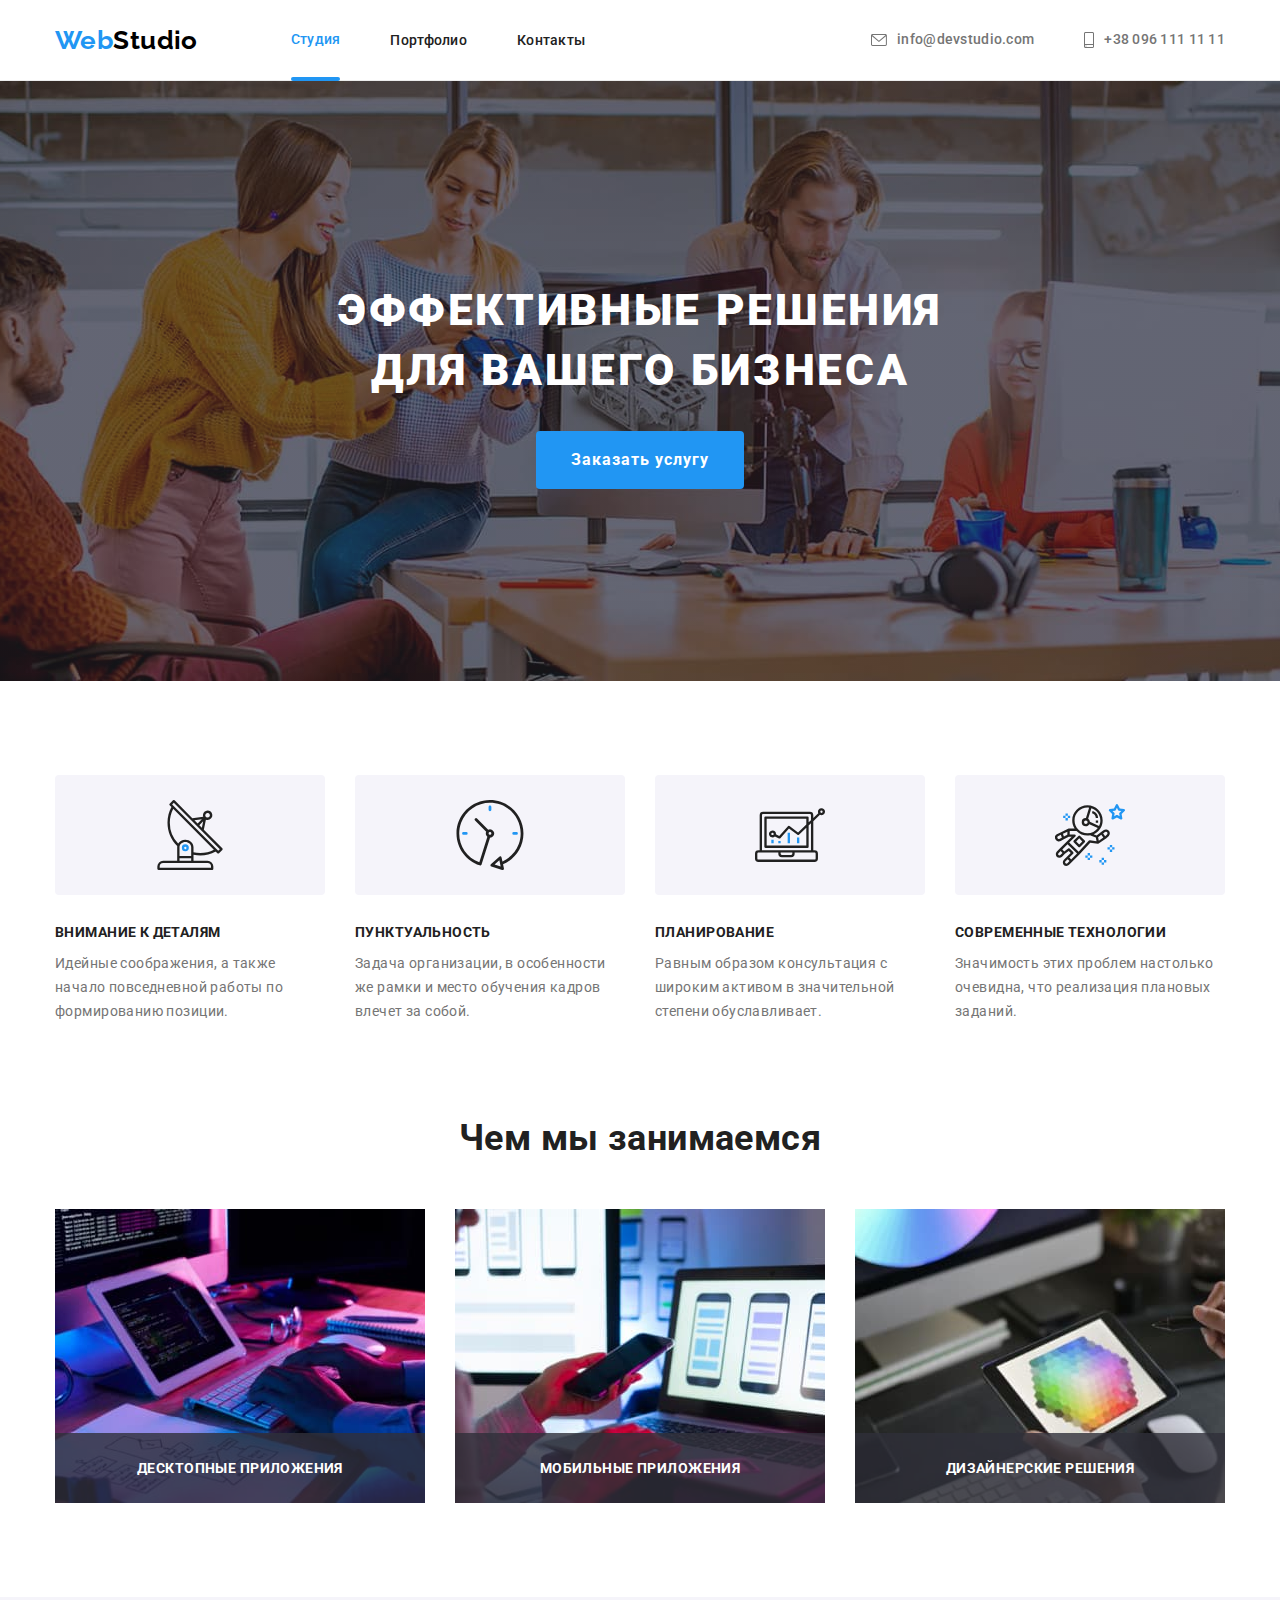
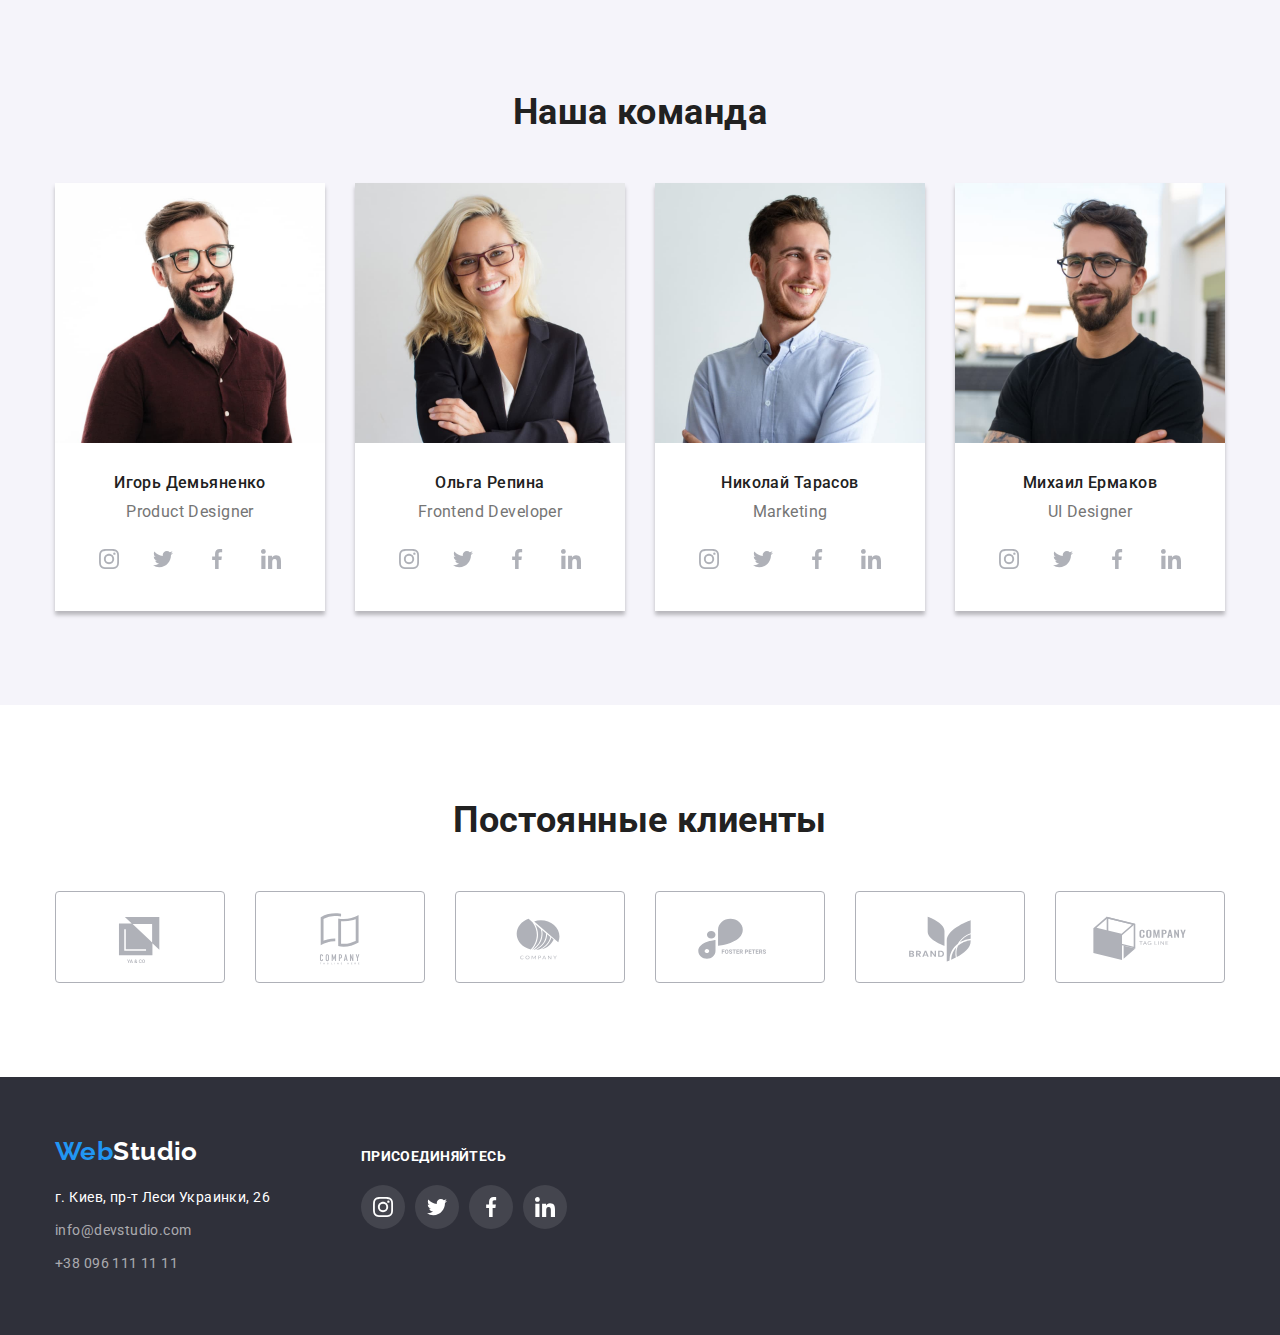
==== index.html @ 16b224b0 "Скопійована домашня робота № 5" ====
<!DOCTYPE html>
<html lang="ru">
<head>
    <meta charset="UTF-8">
    <meta http-equiv="X-UA-Compatible" content="IE=edge">
    <meta name="viewport" content="width=device-width, initial-scale=1.0">
    <title>Document</title>
    <link rel="preconnect" href="https://fonts.googleapis.com">
    <link rel="preconnect" href="https://fonts.gstatic.com" crossorigin>
    <link href="https://fonts.googleapis.com/css2?family=Raleway:wght@700&family=Roboto:wght@400;500;700;900&display=swap"
          rel="stylesheet">
    <link rel="stylesheet" href="https://cdnjs.cloudflare.com/ajax/libs/modern-normalize/1.1.0/modern-normalize.min.css">
    <link rel="stylesheet" href="./css/styles.css">
</head>
<body>
    <!-- Шапка -->
    <Header class="header">
    <div class="container main-nav">
        <nav class="nav">
            <a href="./index.html" class="logo-accent">
            Web<span class="logo-header">Studio</span>
            </a>
            <ul class="site-nav list">
                <li class="item"> 
                    <a href="" class="link current">Студия</a>
                </li>
                <li class="item">
                    <a href="./portfolio.html" class="link">Портфолио</a>
                </li>
                <li class="item">
                    <a href="" class="link">Контакты</a> 
                </li>
            </ul>
        </nav>
  
        <ul class="contacts list">
            <li class="item">         
                <a href="mailto:info@devstudio.com" class="contact link">
                    <svg class="contact-icon" aria-hidden="true" width="16" height="12">
                        <use href="./images/icons.svg#icon-envelope" ></use>
                    </svg>
                    info@devstudio.com
                </a>
            </li>
            <li class="item">              
                <a href="tel:+380961111111" class="contact link">
                    <svg class="contact-icon" aria-hidden="true" width="10" height="16">
                        <use href="./images/icons.svg#icon-smartphone"></use>
                    </svg>
                    +38 096 111 11 11
                </a>    
            </li>
        </ul>
    </div>
    </Header>

    <!-- Главное -->
    <main>
    <!-- Главный герой -->
        <section class="hero-section">
            <h1 class="title">Эффективные решения<br />для вашего бизнеса
                </pre>
            </h1> 
            <button type="button" class="button" data-modal-open>Заказать услугу</button>
        </section> 

    <!-- Особенности -->
        <section class="features-section">
            <div class="container">
                <H2 class="section-title-hidden">Особенности</H2>
                <ul class="features list">
                    <li class="item">
                        <div class="feature-icon-wrapper">
                            <svg class="feature-icon" aria-label="Іконка антени" width="70" height="70">
                                <use href="./images/icons.svg#icon-antenna"></use>
                            </svg>
                        </div>
                        <h3 class="title">Внимание к деталям</h3>
                        <p>
                            Идейные соображения, a также начало повседневной работы по формированию позиции.
                        </p>
                    </li>
                    <li class="item">
                        <div class="feature-icon-wrapper">
                            <svg class="feature-icon" aria-label="Іконка годинника" width="70" height="70">
                                <use href="./images/icons.svg#icon-clock"></use>
                            </svg>
                        </div>
                        <h3 class="title">Пунктуальность</h3>
                        <p>
                            Задача организации, в особенности же рамки и место обучения кадров влечет за собой.
                        </p>
                    </li>
                    <li class="item">
                        <div class="feature-icon-wrapper">
                            <svg class="feature-icon" aria-label="Іконка діаграми на моніторі" width="70" height="70">
                                <use href="./images/icons.svg#icon-diagram"></use>
                            </svg>
                        </div>
                        <h3 class="title">Планирование</h3>
                        <p>
                            Равным образом консультация c широким активом в значительной степени обуславливает.
                        </p>
                    </li>
                    <li class="item">
                        <div class="feature-icon-wrapper">
                            <svg class="feature-icon" aria-label="Іконка астронавта" width="70" height="70">
                                <use href="./images/icons.svg#icon-astronaut"></use>
                            </svg>
                        </div>
                        <h3 class="title">Современные технологии</h3>
                        <p>
                            Значимость этих проблем настолько очевидна, что реализация плановых заданий.
                        </p>
                    </li>
                </ul>
            </div>
        </section>

    <!-- Примеры работ -->
        <section class="works-section">
            <div class="container">
                <h2 class="section-title">Чем мы занимаемся</h2>
                <ul class="works list">
                    <li class="item">
                        <img src="./images/box1.jpg" alt="Работа с персональным компьютером" width="370">
                        <h3 class="works-type">Десктопные приложения</h3>
                    </li>
                    <li class="item">
                        <img src="./images/box2.jpg" alt="Работа с ноутбуком" width="370">
                        <h3 class="works-type">Мобильные приложения</h3>
                    </li>
                    <li class="item">
                        <img src="./images/box3.jpg" alt="Работа с планшетом" width="370">
                        <h3 class="works-type">Дизайнерские решения</h3>
                    </li>
                </ul>
            </div>
        </section>

    <!-- Команда -->
        <section class="team-section">
            <div class="container">
                <h2 class="section-title">Наша команда</h2>
                <ul class="team list">
                    <li class="item">
                        <img src="./images/demyanenko.jpg" alt="Фото дизайнера" width="270">
                        <div class="team-member">
                            <h3 class="title">Игорь Демьяненко</h3>
                            <p lang="en">Product Designer</p>
                            <ul class="socials list">
                                <li class="social-item">
                                    <a class="social-link" href="#">
                                        <svg class="social-icon" aria-label="Ссылка на Instagram" width="20" height="20">
                                            <use href="./images/icons.svg#icon-instagram"></use>
                                        </svg>
                                    </a>
                                </li>
                                <li class="social-item">
                                    <a class="social-link" href="#">
                                        <svg class="social-icon" aria-label="Ссылка на Twitter" width="20" height="20">
                                            <use href="./images/icons.svg#icon-twitter"></use>
                                        </svg>
                                    </a>
                                </li>
                                <li class="social-item">
                                    <a class="social-link" href="#">
                                        <svg class="social-icon" aria-label="Ссылка на Facebook" width="20" height="20">
                                            <use href="./images/icons.svg#icon-facebook"></use>
                                        </svg>
                                    </a>
                                </li>
                                <li class="social-item">
                                    <a class="social-link" href="#">
                                        <svg class="social-icon" aria-label="Ссылка на Linkedin" width="20" height="20">
                                            <use href="./images/icons.svg#icon-linkedin"></use>
                                        </svg>
                                    </a>
                                </li>
                            </ul>
                        </div>
                    </li>
                    <li class="item">
                        <img src="./images/repina.jpg" alt="Фото дизайнера" width="270">
                        <div class="team-member">
                            <h3 class="title">Ольга Репина</h3>
                            <p lang="en">Frontend Developer</p>
                            <ul class="socials list">
                                <li class="social-item">
                                    <a class="social-link" href="#">
                                        <svg class="social-icon" aria-label="Ссылка на Instagram" width="20" height="20">
                                            <use href="./images/icons.svg#icon-instagram"></use>
                                        </svg>
                                    </a>
                                </li>
                                <li class="social-item">
                                    <a class="social-link" href="#">
                                        <svg class="social-icon" aria-label="Ссылка на Twitter" width="20" height="20">
                                            <use href="./images/icons.svg#icon-twitter"></use>
                                        </svg>
                                    </a>
                                </li>
                                <li class="social-item">
                                    <a class="social-link" href="#">
                                        <svg class="social-icon" aria-label="Ссылка на Facebook" width="20" height="20">
                                            <use href="./images/icons.svg#icon-facebook"></use>
                                        </svg>
                                    </a>
                                </li>
                                <li class="social-item">
                                    <a class="social-link" href="#">
                                        <svg class="social-icon" aria-label="Ссылка на Linkedin" width="20" height="20">
                                            <use href="./images/icons.svg#icon-linkedin"></use>
                                        </svg>
                                    </a>
                                </li>
                        </div>
                    </li>
                    <li class="item">
                        <img src="./images/tarasov.jpg" alt="Фото дизайнера" width="270">
                        <div class="team-member">
                            <h3 class="title">Николай Тарасов</h3>
                            <p lang="en">Marketing</p>
                            <ul class="socials list">
                                <li class="social-item">
                                    <a class="social-link" href="#">
                                        <svg class="social-icon" aria-label="Ссылка на Instagram" width="20" height="20">
                                            <use href="./images/icons.svg#icon-instagram"></use>
                                        </svg>
                                    </a>
                                </li>
                                <li class="social-item">
                                    <a class="social-link" href="#">
                                        <svg class="social-icon" aria-label="Ссылка на Twitter" width="20" height="20">
                                            <use href="./images/icons.svg#icon-twitter"></use>
                                        </svg>
                                    </a>
                                </li>
                                <li class="social-item">
                                    <a class="social-link" href="#">
                                        <svg class="social-icon" aria-label="Ссылка на Facebook" width="20" height="20">
                                            <use href="./images/icons.svg#icon-facebook"></use>
                                        </svg>
                                    </a>
                                </li>
                                <li class="social-item">
                                    <a class="social-link" href="#">
                                        <svg class="social-icon" aria-label="Ссылка на Linkedin" width="20" height="20">
                                            <use href="./images/icons.svg#icon-linkedin"></use>
                                        </svg>
                                    </a>
                                </li>
                        </div>
                    </li>
                    <li class="item">
                        <img src="./images/ermakov.jpg" alt="Фото дизайнера" width="270">
                        <div class="team-member">
                            <h3 class="title">Михаил Ермаков</h3>
                            <p lang="en">UI Designer</p>
                            <ul class="socials list">
                                <li class="social-item">
                                    <a class="social-link" href="#">
                                        <svg class="social-icon" aria-label="Ссылка на Instagram" width="20" height="20">
                                            <use href="./images/icons.svg#icon-instagram"></use>
                                        </svg>
                                    </a>
                                </li>
                                <li class="social-item">
                                    <a class="social-link" href="#">
                                        <svg class="social-icon" aria-label="Ссылка на Twitter" width="20" height="20">
                                            <use href="./images/icons.svg#icon-twitter"></use>
                                        </svg>
                                    </a>
                                </li>
                                <li class="social-item">
                                    <a class="social-link" href="#">
                                        <svg class="social-icon" aria-label="Ссылка на Facebook" width="20" height="20">
                                            <use href="./images/icons.svg#icon-facebook"></use>
                                        </svg>
                                    </a>
                                </li>
                                <li class="social-item">
                                    <a class="social-link" href="#">
                                        <svg class="social-icon" aria-label="Ссылка на Linkedin" width="20" height="20">
                                            <use href="./images/icons.svg#icon-linkedin"></use>
                                        </svg>
                                    </a>
                                </li>
                        </div>
                    </li>
                </ul>
            </div>
        </section>

    <!-- Постійні клієнти -->
    <section class="clients-section">
        <div class="container">
            <h2 class="section-title">Постоянные клиенты</h2>
            <ul class="clients list">
                <li class="client item">
                    <a class="client-link" href="#">
                        <svg class="client-icon" aria-label="Ссылка на профиль компании Ya and co" width="106" height="55.11">
                            <use href="./images/icons.svg#icon-ya-and-co"></use>
                        </svg>
                    </a>
                </li>
                <li class="client item">
                    <a class="client-link" href="#">
                        <svg class="client-icon" aria-label="Ссылка на профиль компании Company Tagline here" width="106" height="55.11">
                            <use href="./images/icons.svg#icon-company-tagline-here"></use>
                        </svg>
                    </a>
                </li>
                <li class="client item">
                    <a class="client-link" href="#">
                        <svg class="client-icon" aria-label="Ссылка на профиль компании Company" width="106" height="55.11">
                            <use href="./images/icons.svg#icon-company"></use>
                        </svg>
                    </a>
                </li>
                <li class="client item">
                    <a class="client-link" href="#">
                        <svg class="client-icon" aria-label="Ссылка на профиль компании Foster Peters" width="106" height="55.11">
                            <use href="./images/icons.svg#icon-foster-peters"></use>
                        </svg>
                    </a>
                </li>
                <li class="client item">
                    <a class="client-link" href="#">
                        <svg class="client-icon" aria-label="Ссылка на профиль компании Brand" width="106" height="55.11">
                            <use href="./images/icons.svg#icon-brand"></use>
                        </svg>
                    </a>
                </li>
                <li class="client item">
                    <a class="client-link" href="#">
                        <svg class="client-icon" aria-label="Ссылка на профиль компании Company Tag Line" width="106" height="55.11">
                            <use href="./images/icons.svg#icon-company-tag-line"></use>
                        </svg>
                    </a>
                </li>
            </ul>
        </div>
    </section>
    </main>

    <!-- Подвал -->
    <footer class="footer">
        <div class="container">
            <div class="footer-contacts">
                <a href="" class="logo-accent">
                    Web<span class="logo-footer">Studio</span>
                </a>
                <address class="address">
                    <ul class="list">
                        <li class="address-item">
                            г. Киев, пр-т Леси Украинки, 26
                        </li>
                        <li class="address-item">
                            <a href="mailto:info@devstudio.com" class="link">info@devstudio.com</a>
                        </li>
                        <li class="address-item">
                            <a href="tel:+380961111111" class="link">+38 096 111 11 11</a>
                        </li>
                    </ul>
                </address>
            </div>
            <div class="join-us">
                <h2 class="title">
                    присоединяйтесь
                </h2>
                <ul class="list">
                    <li class="social-item">
                        <a class="social-link" href="#">
                            <svg class="social-icon" aria-label="Ссылка на Instagram" width="20" height="20">
                                <use href="./images/icons.svg#icon-instagram"></use>
                            </svg>
                        </a>
                    </li>
                    <li class="social-item">
                        <a class="social-link" href="#">
                            <svg class="social-icon" aria-label="Ссылка на Twitter" width="20" height="20">
                                <use href="./images/icons.svg#icon-twitter"></use>
                            </svg>
                        </a>
                    </li>
                    <li class="social-item">
                        <a class="social-link" href="#">
                            <svg class="social-icon" aria-label="Ссылка на Facebook" width="20" height="20">
                                <use href="./images/icons.svg#icon-facebook"></use>
                            </svg>
                        </a>
                    </li>
                    <li class="social-item">
                        <a class="social-link" href="#">
                            <svg class="social-icon" aria-label="Ссылка на Linkedin" width="20" height="20">
                                <use href="./images/icons.svg#icon-linkedin"></use>
                            </svg>
                        </a>
                    </li>
                </ul>
            </div>
    
        </div>
    </footer>

    <!-- Модальное окно -->
    <div class="backdrop is-hidden" data-modal>
        <div class="modal">
            <button type="button" class="button-close" data-modal-close>
                <svg class="icon-close" aria-hidden="true" width="11" height="11"> 
                    <use href="./images/icons.svg#icon-close"></use>
                </svg>
            </button>
        </div>
    </div>

    <script src="./js/modal.js"></script>
</body>
</html>
---- css/styles.css ----
:root { 
    --primary-color: #757575;
    --secondary-color: #212121;
    --accent-color: #2196F3;
    --background-primary-color: #2F303A;
    --background-secondary-color: #F5F4FA;
    --white-color: #ffffff;
    --font-family: Roboto;
}
*,
*::after,
*::before {
    box-sizing: border-box;
}
body {
    background-color: var(--white-color);
    color: var(--primary-color);
    font-family: var(--font-family), sana-serif;
    font-size: 14px;
    letter-spacing: 0.03em;
}
h1,
h2,
h3,
h4,
h5,
h6,
p {
    margin-top: 0;
}
.list {
    padding: 0;
    margin: 0;
    list-style: none;
}
.link {
    text-decoration: none;
    color: inherit;
}
img {
    display: block;
    max-width: 100%;
    height: auto;
}
address {
    font-style: normal;
}

/* Шапка */
.main-nav {
    display: flex;
    align-items: center;
}
.nav {
    display: flex;
    align-items: center;
}
.logo-accent {
    margin-right: 93px;
    color: var(--accent-color);
    font-family: Raleway;
    font-weight: 700;
    font-size: 26px;
    line-height: 1.1;
    text-decoration: none;
}
.logo-header {
    color: #000000;
}
.site-nav {
    display: flex;
    align-items: center;
}
.contacts {
    display: flex;
    align-items: center;
    margin-left: auto;
}
.site-nav .item + .item,
.contacts .item + .item{
    margin-left: 50px;
}
.site-nav .link,
.contacts .link {
    padding-top: 32px;
    padding-bottom: 32px;

    font-weight: 500;
    line-height: 1.14;
    letter-spacing: 0.02em;
}
.site-nav .link {
    color: var(--secondary-color);
    transition-property: color;
    transition-duration: 250ms;
    transition-timing-function: cubic-bezier(0.4, 0, 0.2, 1);
}
.current {
    position: relative;
    display: flex;
}
.current::after {
    content: '';  
    position: absolute;
    bottom: -1px;
    width: 100%;
    height: 4px;
    border-radius: 2px;  
    background-color: #2196F3;
} 
.contact-icon {
    margin-right: 10px;
    fill: var(--primary-color);
    transition-property: fill;
    transition-timing-function: cubic-bezier(0.4, 0, 0.2, 1);
    transition-duration: 250ms;
}
.contact.link {
    display: flex;
    align-items: center;
    color: var(--primary-color);
    transition-property: color;
    transition-timing-function: cubic-bezier(0.4, 0, 0.2, 1);
    transition-duration: 250ms;
}
.header .link:hover,
.header .link:focus,
.header .link.current {
    color: var(--accent-color);
}
.contact:hover .contact-icon,
.contact:focus .contact-icon {
    fill: var(--accent-color);
}
.header {
    border-bottom: 1px solid #ECECEC;
}

/* Главное */
.features-section,
.team-section,
.clients-section,
.projects-section {
    padding-top: 94px;
    padding-bottom: 94px;
}
.works-section {
    padding-bottom: 94px;
}
.container {
    margin-left: auto;
    margin-right: auto;
    padding-left: 15px;
    padding-right: 15px;
    width: 1200px;
}

/* Главный герой */
.hero-section {
    max-width: 1600px;
    height: 600px;
    margin-left: auto;
    margin-right: auto;
    padding-top: 200px;
    padding-bottom: 200px;
    text-align:center;

    background-color: var(--background-primary-color);  
    background-image:linear-gradient( 
        rgba(47, 48, 58, 0.4), 
        rgba(47, 48, 58, 0.4)),
        url(../images/hero-image.jpg);
    background-repeat: no-repeat;
    background-position: center;
    background-size: cover;
}
.hero-section .title {
    margin-top: 0;
    margin-bottom: 30px;
    
    color: var(--white-color);
    font-weight: 900;
    font-size: 44px;
    line-height: 1.36;
    letter-spacing: 0.06em;
    text-transform: uppercase;
}
.button {
    border-radius: 4px;
    padding: 10px 32px;
    min-width: 200px;
    border: solid transparent;
    
    color: #FFFFFF;
    background-color: var(--accent-color);
    font-family: inherit;
    font-weight: 700;
    font-size: 16px;
    line-height: 2;
    letter-spacing: 0.06em; 
    cursor: pointer;
}

/* Особенности */
.section-title-hidden {
    display: none;
}
.features,
.works,
.team {
    display: flex;
    flex-wrap: wrap;
}
.features .item:not(:last-child),
.works .item:not(:last-child),
.team .item:not(:last-child) {
    margin-right: 30px;
}
.features .item {
    width: calc((100% - 90px) / 4);
}
.feature-icon-wrapper {
    display: block;
    width: 270px;
    height: 120px;
    padding: 25px 100px;
    margin-bottom: 30px;
    border-radius: 4px;

    background: #F5F4FA;  
}
.section-title {
    margin-bottom: 50px;
    color: var(--secondary-color);
    font-weight: 700;
    font-size: 36px;
    line-height: 1.17;
    text-align: center;
}
.title {
    color: var(--secondary-color);
}
.features .title {
    margin-bottom: 10px;

    font-size: 14px;
    font-weight: 700;
    line-height: 1.14;
    text-transform: uppercase;
}
.features p {
    margin-bottom: 0;
    line-height: 24px;
}

/* Примеры работ */
.works .item {
    position: relative;
}
.works-type {
    display: flex;
    width: 100%;
    height: 70px;
    margin-bottom: 0;
    justify-content: center;
    align-items: center;
    position: absolute;
    left: 0;
    bottom: 0;
  
    font-size: 14px;
    font-weight: 700;
    text-transform: uppercase;
    color: #FFFFFF;
    background-color: rgba(47, 48, 58, 0.8);
}

/* Команда */
.team-section {
    /* max-width: 1600px; */
    margin-left: auto;
    margin-right: auto;

    background-color: #F5F4FA;
}
.team {
    font-size: 16px;
    line-height: 1.19;   
}
.team .item {
    box-shadow: 0 4px 4px rgba(0, 0, 0, 0.25);
    background-color: var(--white-color);
}
.team .title {  
    margin-top: 0;
    margin-bottom: 10px;

    font-size: 16px;
    font-weight: 500;
}
.team-member {
    padding-top: 30px;
    padding-bottom: 30px;
    text-align: center;
}
.team p {
    margin-bottom: 0;
}
.socials {
    display: flex;
    margin: 16px 32px 0;
    justify-content: space-between;
}
.social-link {
    display: block;
    width: 44px;
    height: 44px;
    padding: 12px;
    border-radius: 50%;  
    background-color: transparent;
    transition-property: background-color;
    transition-timing-function: cubic-bezier(0.4, 0, 0.2, 1);
    transition-duration: 250ms;
}
.social-icon {
    fill: #AFB1B8;
    transition-property: fill;
    transition-timing-function: cubic-bezier(0.4, 0, 0.2, 1);
    transition-duration: 250ms; 
}
.social-link:hover,
.social-link:focus {
    background-color: #2196F3;
}
.social-link:hover .social-icon,
.social-link:focus .social-icon{
    fill: var(--white-color);
}

/* Постоянные клиенты */
.clients {
    display: flex;
    flex-wrap: wrap;
}
.client-link {
    display: flex;
    width: 170px;
    height: 92px;
    justify-content: center;
    align-items: center;
    border: 1px solid #AFB1B8;
    border-radius: 4px;
    transition-property: border-color;
    transition-timing-function: cubic-bezier(0.4, 0, 0.2, 1);
    transition-duration: 250ms;  
}
.clients .item:not(:nth-child(6n)) {
    margin-right: 30px;
}
.clients .item:not(:nth-last-child(-n + 6)) {
    margin-bottom: 15px;
}
.client-icon {
    fill: #AFB1B8;
    transition-property: fill;
    transition-duration: 250ms;
    transition-timing-function: cubic-bezier(0.4, 0, 0.2, 1);
}
.client-link:hover,
.client-link:focus {
    border-color: var(--accent-color);
}
.client-link:hover .client-icon,
.client-link:focus .client-icon {
   fill: var(--accent-color);
}

/* Проекты */
.radio-buttons {
    display: flex;
    justify-content: center;
    margin-bottom: 50px;
}
.radio-buttons .item:not(:last-child) {
    margin-right: 8px;
}
.radio-button {
    border-radius: 4px;
    padding: 6px 22px;
    border: solid transparent;

    color: var(--secondary-color);
    background-color: var(--background-secondary-color);
    box-shadow: none;
    transition: color 250ms cubic-bezier(0.4, 0, 0.2, 1),
                background-color 250ms cubic-bezier(0.4, 0, 0.2, 1),
                box-shadow 250ms cubic-bezier(0.4, 0, 0.2, 1);
    font-family: inherit;
    font-weight: 500;
    font-size: 16px;
    line-height: 1.63;
    text-align: center;
    letter-spacing: 0.03em;
    cursor: pointer;
}
.radio-button:hover,
.radio-button:focus {
    color: var(--white-color);
    background-color: var(--accent-color);
    box-shadow: 0px 3px 1px rgba(0, 0, 0, 0.1), 0px 1px 2px rgba(0, 0, 0, 0.08), 0px 2px 2px rgba(0, 0, 0, 0.12);
}
.projects {
    display: flex;
    flex-wrap: wrap;
}
.projects .item {
    width: calc((100% - 60px) / 3); 
    box-shadow: none;
    transition: box-shadow 250ms cubic-bezier(0.4, 0, 0.2, 1);
}
.projects .item:not(:nth-child(3n)) {
    margin-right: 30px;
}
.projects .item:not(:nth-last-child(-n + 3)) {
    margin-bottom: 30px;
}
.projects .item:hover {
    box-shadow: 0px 1px 1px rgba(0, 0, 0, 0.12), 0px 4px 4px rgba(0, 0, 0, 0.06), 1px 4px 6px rgba(0, 0, 0, 0.16);
}
.project-wrap {
    position: relative;
    overflow: hidden;
}
.project-overlay {
    position: absolute;
    top: 0;
    left: 0;
    width: 100%;
    height: 100%;
    padding: 63px 24px;
    background-color: rgba(33, 150, 243, 0.9);
    transform: translateY(101%);
    transition: 400ms;
}
.projects .item:hover .project-overlay {
    transform: translateY(0);
}
.project-overlay-description {
    font-size: 18px;
    letter-spacing: 0.03em;
    color: #FFFFFF;
    line-height: 28px;
}
.project-description {
    padding: 20px 24px;
    border-right: 1px solid #EEEEEE;
    border-bottom: 1px solid #EEEEEE;
    border-left: 1px solid #EEEEEE;
}
.projects .title{
    margin-bottom: 4px;
    
    font-weight: 700;
    font-size: 18px;
    line-height: 2;
    letter-spacing: 0.06em;
}
.project {
    margin-bottom: 0;
    
    color: var(--primary-color);
    font-size: 16px;
    line-height: 1.88;
}

/* Подвал */
.footer {
    padding-top: 60px;
    padding-bottom: 60px;

    background-color: var(--background-primary-color);
}
.footer .container {
    display: flex;
}
.logo-footer {
    color: var(--white-color);
}
.footer .list {
    color: var(--white-color);
    line-height: 1.7;
}
.footer .link {
    color: rgba(255, 255, 255, 0.6);
    transition-property: color;
    transition-duration: 250ms;
    transition-timing-function: cubic-bezier(0.4, 0, 0.2, 1);
}
.footer .address-item:not(:last-child) {
    margin-bottom: 9px;
}
.address {
    margin-top: 20px;
}
.footer .link:hover,
.footer .link:focus {
    color: var(--accent-color);
}
.join-us {
    margin-top: 12px;
    margin-left: 70px;
}
.join-us .title {
    margin-bottom: 20px;

    color: var(--white-color);
    font-size: 14px;
    font-weight: 700;
    line-height: 1.14;
    text-transform: uppercase;
}
.join-us .list {
    display: flex;
    justify-content: space-between;
}
.footer .social-item+.social-item {
    margin-left: 10px;
}
.footer .social-link {
    display: block;
    width: 44px;
    height: 44px;
    padding: 12px;
    border-radius: 50%;
    
    background-color: rgba(255, 255, 255, 0.1);
    transition-property: background-color;
    transition-timing-function: cubic-bezier(0.4, 0, 0.2, 1);
    transition-duration: 250ms;   
}
.footer .social-icon {
    fill: var(--white-color);
}
.footer .social-link:hover,
.footer .social-link:focus {
    background-color: var(--accent-color)
}

/* Модальное окно */
.backdrop {
    position: fixed;
    top: 0;
    left: 0;

    width: 100%;
    height: 100%;

    background-color: rgba(0, 0, 0, 0.2);
    
    opacity: 1;
    visibility: visible;
    transition: opacity 400ms cubic-bezier(0.4, 0, 0.2, 1), visibility 400ms cubic-bezier(0.4, 0, 0.2, 1);
}
.backdrop.is-hidden {
    opacity: 0;
    visibility: hidden;
    pointer-events: none;
}
.backdrop.is-hidden .modal {
    transform: translate(-50%, -50%) scale(1.1);
}
.modal {
    position: absolute;
    top: 50%;
    left: 50%;
    
    min-width: 528px;
    min-height: 581px;
    border-radius: 4px;

    background-color: #FFFFFF;
    box-shadow: 0px 1px 3px rgba(0, 0, 0, 0.12), 0px 1px 1px rgba(0, 0, 0, 0.14), 0px 2px 1px rgba(0, 0, 0, 0.2);
    
    transform: translate(-50%, -50%) scale(1);
    transition: transform 400ms cubic-bezier(0.4, 0, 0.2, 1);
}
.button-close {
    display: flex;
    justify-content: center;
    align-items: center;

    width: 30px;
    height: 30px;
    margin-top: 8px;
    margin-right: 8px;
    margin-bottom: auto;
    margin-left: auto;
    border: 1px solid rgba(0, 0, 0, 0.1);
    border-radius: 50%;
    background-color: var(--white-color);
}
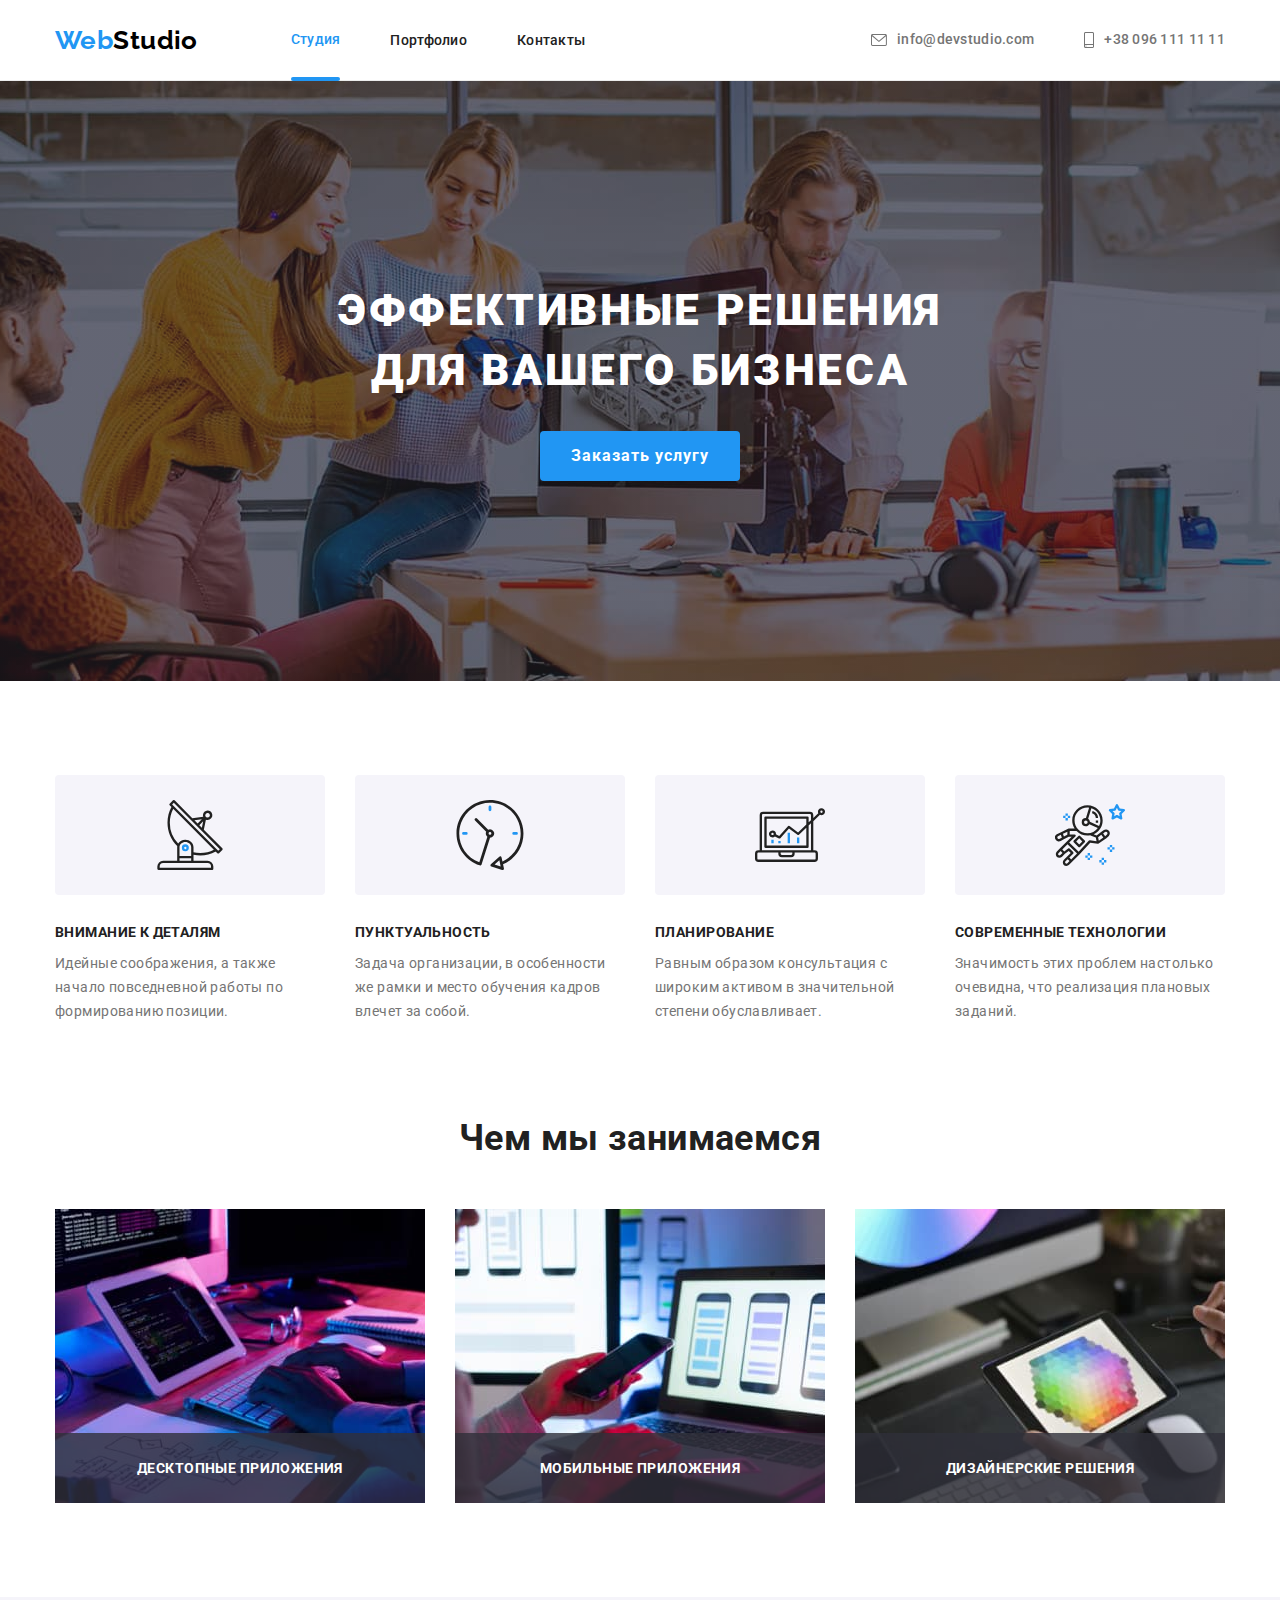
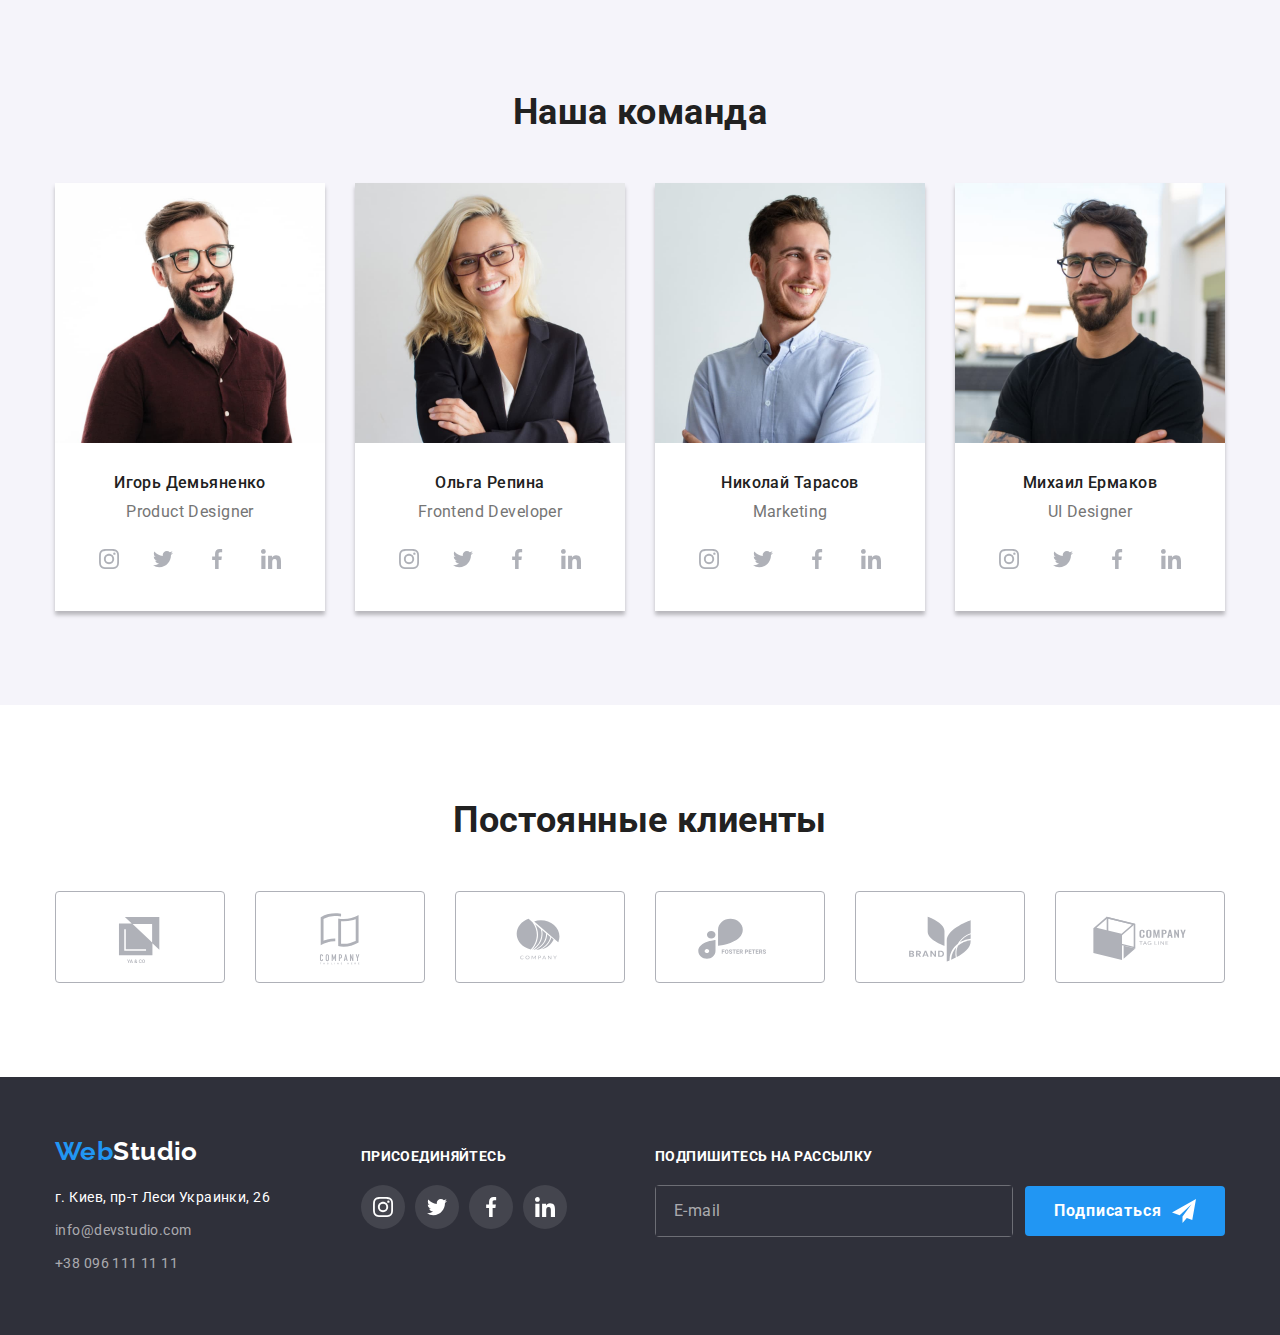
==== commit 147455e7: "Виконана розмітка і оформлення форм згідно домашньої роботи № 6" ====
--- a/index.html
+++ b/index.html
@@ -400,6 +400,24 @@
                     </li>
                 </ul>
             </div>
+            <div class="subscription">
+                <h2 class="title">
+                    Подпишитесь на рассылку
+                </h2>
+                <form class="subscription-form">
+                    <label class="subscription-field">
+                        <input type="email" name="email" placeholder="E-mail" class="subscription-input">   
+                    </label>
+                    <label class="subscription-submit">
+                        <button type="submit" class="button">
+                            Подписаться
+                            <svg aria-hidden="true" width="24" height="24" class="subscription-icon">
+                                <use href="./images/icons.svg#icon-send"></use>
+                            </svg>
+                        </button>
+                    </label>
+                </form>
+            </div>
     
         </div>
     </footer>
@@ -412,9 +430,52 @@
                     <use href="./images/icons.svg#icon-close"></use>
                 </svg>
             </button>
+            <h2 class="modal-title">
+                Оставьте свои данные, мы вам перезвоним
+            </h2>
+            <form class="modal-form">
+                <label class="form-field">
+                    <span class="input-name">Имя</span> 
+                    <input type="text" name="name" class="form-input">
+                    <svg class="modal-icon" aria-hidden="true" width="18" height="18">
+                        <use href="./images/icons.svg#icon-person-black"></use>
+                    </svg>
+                </label>
+                <label class="form-field">
+                    <span class="input-name">Телефон</span>
+                    <input type="tel" name="phone-number" class="form-input">
+                    <svg class="modal-icon" aria-hidden="true" width="18" height="18">
+                        <use href="./images/icons.svg#icon-phone-black"></use>
+                    </svg>
+                </label>
+                <label class="form-field">
+                    <span class="input-name">Почта</span> 
+                    <input type="email" name="email" class="form-input">
+                    <svg class="modal-icon" aria-hidden="true" width="18" height="18">
+                        <use href="./images/icons.svg#icon-email-black"></use>
+                    </svg>
+                </label>
+                <label class="form-field">
+                    <span class="input-name">Комментарий</span> 
+                    <textarea name="сomment" placeholder="Введите текст" class="form-textarea"></textarea>
+                </label>
+                <label class="checkbox-label">
+                    <input type="checkbox" name="mailing-agreement" value="mailing-agreement" class="checkbox">
+                    <Span class="non-checked-icon"></Span>
+                    <svg class="checked-icon" aria-hidden="true" width="16" height="15">
+                        <use href="./images/icons.svg#icon-check"></use>
+                    </svg>
+                    <span>Соглашаюсь с рассылкой и принимаю <a href="#" class="agreement-ref">Условия договора</a></span>
+                </label>
+                <label class="form-submit">
+                    <button type="submit" class="button">
+                        Отправить
+                    </button>     
+                </label>
+                </div>
+            </form>
         </div>
     </div>
-
     <script src="./js/modal.js"></script>
 </body>
 </html>--- a/css/styles.css
+++ b/css/styles.css
@@ -5,6 +5,7 @@
     --background-primary-color: #2F303A;
     --background-secondary-color: #F5F4FA;
     --white-color: #ffffff;
+    --black-color: #000000;
     --font-family: Roboto;
 }
 *,
@@ -185,10 +186,12 @@
     letter-spacing: 0.06em;
     text-transform: uppercase;
 }
-.button {
+.button { 
+    min-width: 200px;
+    min-height: 50px;
     border-radius: 4px;
-    padding: 10px 32px;
-    min-width: 200px;
+    align-items: center;
+    text-align: center;
     border: solid transparent;
     
     color: #FFFFFF;
@@ -204,6 +207,7 @@
 /* Особенности */
 .section-title-hidden {
     display: none;
+    /* appearance: none; */
 }
 .features,
 .works,
@@ -510,7 +514,8 @@
     margin-top: 12px;
     margin-left: 70px;
 }
-.join-us .title {
+.join-us .title,
+.subscription .title {
     margin-bottom: 20px;
 
     color: var(--white-color);
@@ -545,6 +550,45 @@
 .footer .social-link:focus {
     background-color: var(--accent-color)
 }
+.subscription {
+    display: block;
+    margin-top: 12px;
+    margin-left: auto;
+}
+.subscription-form {
+    display: flex;
+    align-items: center;
+}
+.subscription-field {
+    min-width: 358px;
+    min-height: 50px;
+    margin-right: 12px;
+    border: 1px solid rgba(255, 255, 255, 0.3);
+    border-radius: 4px;
+}
+.subscription-input {
+    width: 100%;
+    padding: 15px 16px;
+    border-color: transparent;
+    background-color: var(--background-primary-color);
+   
+    font-family: inherit;
+    font-size: inherit;
+}
+.subscription-input::placeholder {
+    font-size: 16px;
+    line-height: 1.25;  
+    letter-spacing: 0.03em;
+    color: rgba(255, 255, 255, 0.6);
+}
+.subscription-submit > .button {
+    display: flex;
+    justify-content: center;  
+}
+.subscription-icon {
+    fill: var(--white-color);
+    margin-left: 10px;
+}
 
 /* Модальное окно */
 .backdrop {
@@ -577,6 +621,7 @@
     min-width: 528px;
     min-height: 581px;
     border-radius: 4px;
+    padding: 40px;
 
     background-color: #FFFFFF;
     box-shadow: 0px 1px 3px rgba(0, 0, 0, 0.12), 0px 1px 1px rgba(0, 0, 0, 0.14), 0px 2px 1px rgba(0, 0, 0, 0.2);
@@ -584,18 +629,141 @@
     transform: translate(-50%, -50%) scale(1);
     transition: transform 400ms cubic-bezier(0.4, 0, 0.2, 1);
 }
+.modal-form {
+    width: 100%;
+}
 .button-close {
-    display: flex;
-    justify-content: center;
-    align-items: center;
+    position: absolute;
+    top: 8px;
+    right: 8px;
 
     width: 30px;
     height: 30px;
-    margin-top: 8px;
-    margin-right: 8px;
-    margin-bottom: auto;
-    margin-left: auto;
+    justify-content: center;
+    align-items: center;
     border: 1px solid rgba(0, 0, 0, 0.1);
     border-radius: 50%;
+    
     background-color: var(--white-color);
+    fill: var(--black-color);
+    transition-property: fill;
+    transition-timing-function: cubic-bezier(0.4, 0, 0.2, 1);
+    transition-duration: 250ms;
+}
+.button-close:hover,
+.button-close:focus {
+    fill: var(--accent-color);
+    cursor: pointer;
+}
+.modal-title {
+    margin-bottom: 12px;
+
+    font-size: 20px;
+    text-align: center;
+    letter-spacing: 0.03em;
+    color: var(--secondary-color);
+}
+.form-field {
+    position: relative;   
+}
+.input-name {
+    display: block;
+    margin-bottom: 4px;
+    font-size: 12px;
+    line-height: 1.17;    
+    letter-spacing: 0.01em;
+    color: var(--primary-color)
+}
+.form-input,
+.form-textarea {
+    display: block;   
+    width: 100%;
+    font-family: inherit;
+    font-size: inherit;
+    border: 1px solid rgba(33, 33, 33, 0.2);
+    border-radius: 4px;
+
+    transition-property: border-color;
+    transition-timing-function: cubic-bezier(0.4, 0, 0.2, 1);
+    transition-duration: 250ms;
+}
+.modal-icon {
+    position: absolute;
+    bottom: 11px;
+    left: 12px;
+    
+    fill: #212121;;
+    transition-property: fill;
+    transition-timing-function: cubic-bezier(0.4, 0, 0.2, 1);
+    transition-duration: 250ms;
+}
+.form-input {
+    min-height: 40px; 
+    padding: 12px 16px 12px 42px; 
+    margin-bottom: 10px;    
+}
+.form-textarea {
+    height: 120px;
+    resize: none;
+    padding: 12px 16px;
+    margin-bottom: 20px;
+}
+.form-textarea::placeholder {
+    font-weight: 400;
+    font-size: 14px;
+    line-height: 1.14;
+    letter-spacing: 0.01em;     
+    color: rgba(117, 117, 117, 0.5);
+}
+.form-field:focus-within .modal-icon,
+.form-field:hover .modal-icon {
+    fill: var(--accent-color);
+}
+.form-field:focus-within .form-input,
+.form-field:hover .form-input,
+.form-field:focus-within .form-textarea,
+.form-field:hover .form-textarea {
+    border-color: var(--accent-color);
+    cursor: pointer;
+}
+.checkbox-label {
+    display: flex;
+    align-items: center;
+    margin-bottom: 30px;      
+    font-size: 14px;
+    line-height: 1.7;
+    letter-spacing: 0.03em;  
+}
+.checkbox {
+    position: absolute;
+    appearance: none;
+    -webkit-appearance: none;
+    -moz-appearance: none;
+}
+.checkbox:not(:checked) ~ .checked-icon {
+    display: none;
+}
+.checkbox:not(:checked) + .non-checked-icon {
+    display: inline-block;
+    width: 16px;
+    height: 15px;
+    margin-right: 7px;
+    border: 2px solid var(--secondary-color);
+    border-radius: 2px;
+}
+.checkbox:checked ~ .checked-icon {
+    margin-right: 7px;
+    border-radius: 2px;
+    background-color: var(--accent-color);
+    fill: var(--white-color);
+}
+.checkbox:checked + .non-checked-icon {
+    display: none;
+}
+.agreement-ref {
+    color: var(--accent-color);
+}
+.form-submit {
+    display: flex;
+    justify-content: center;
 }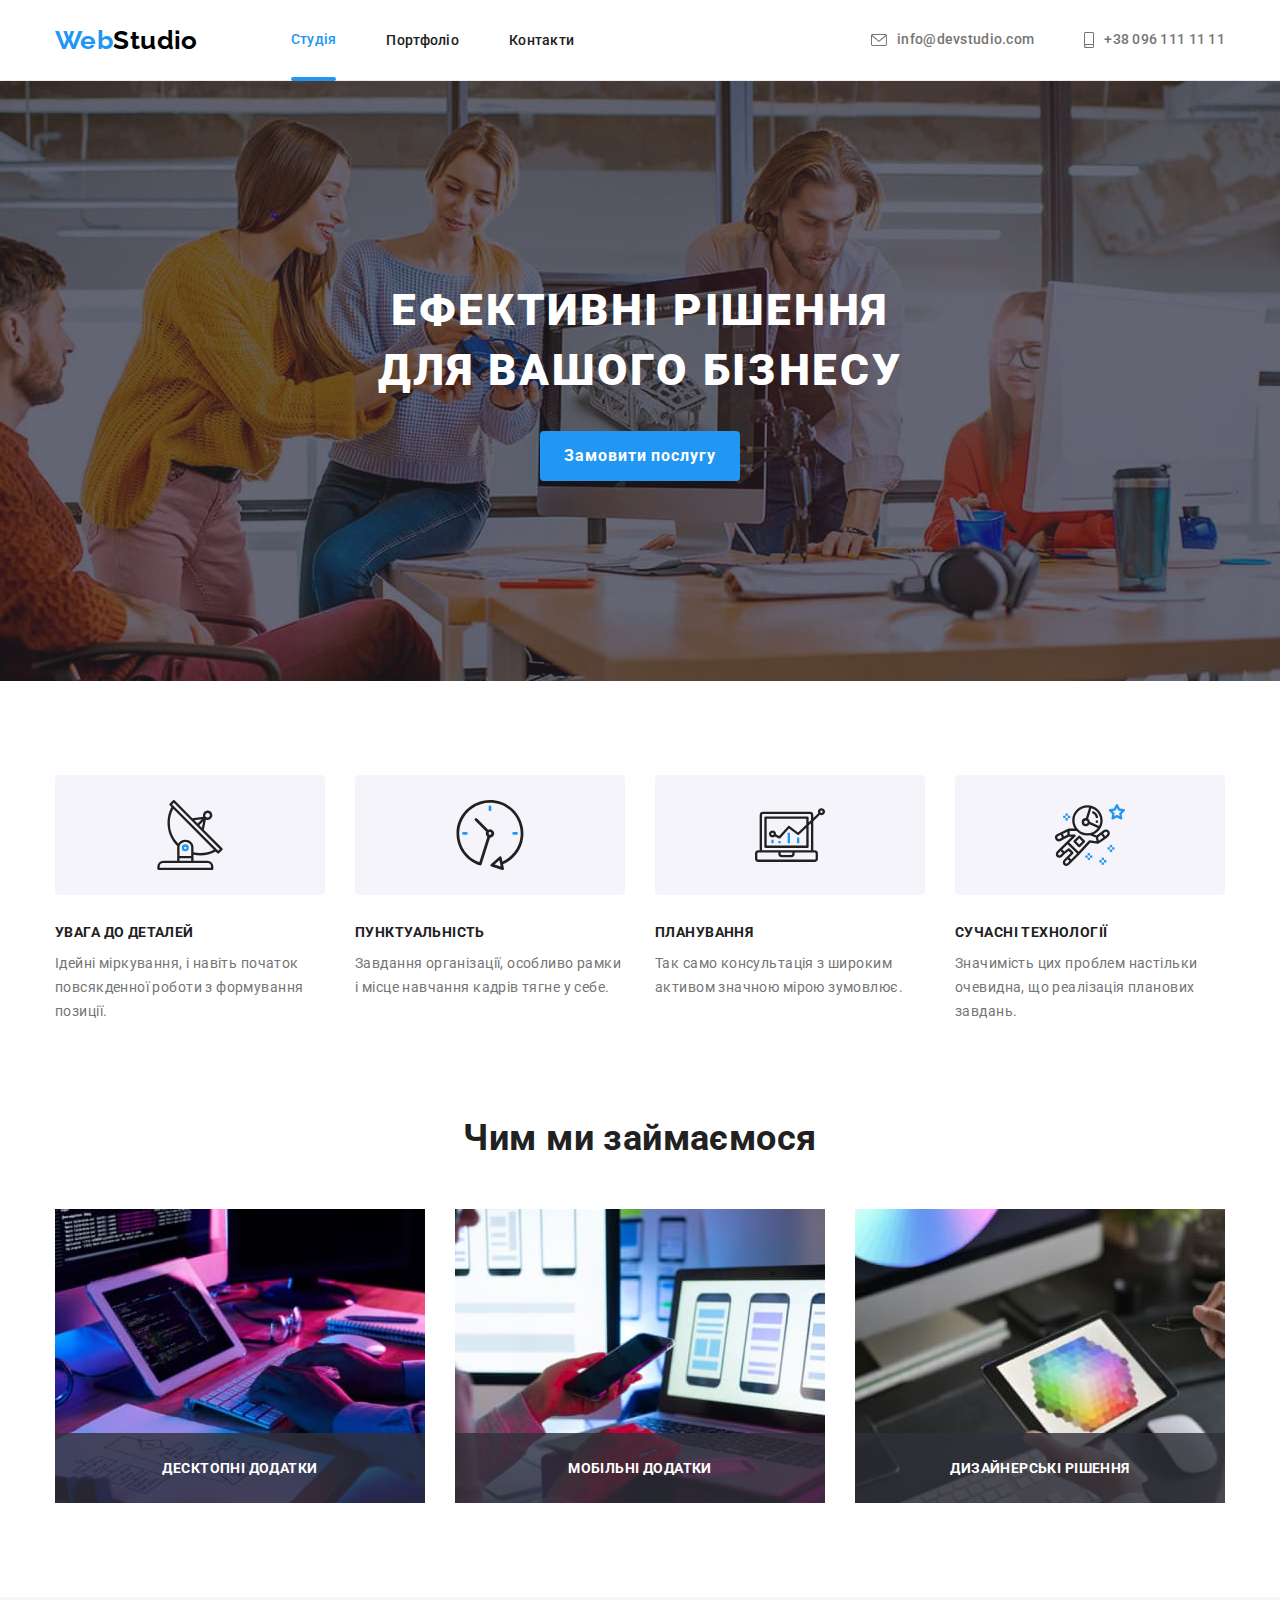
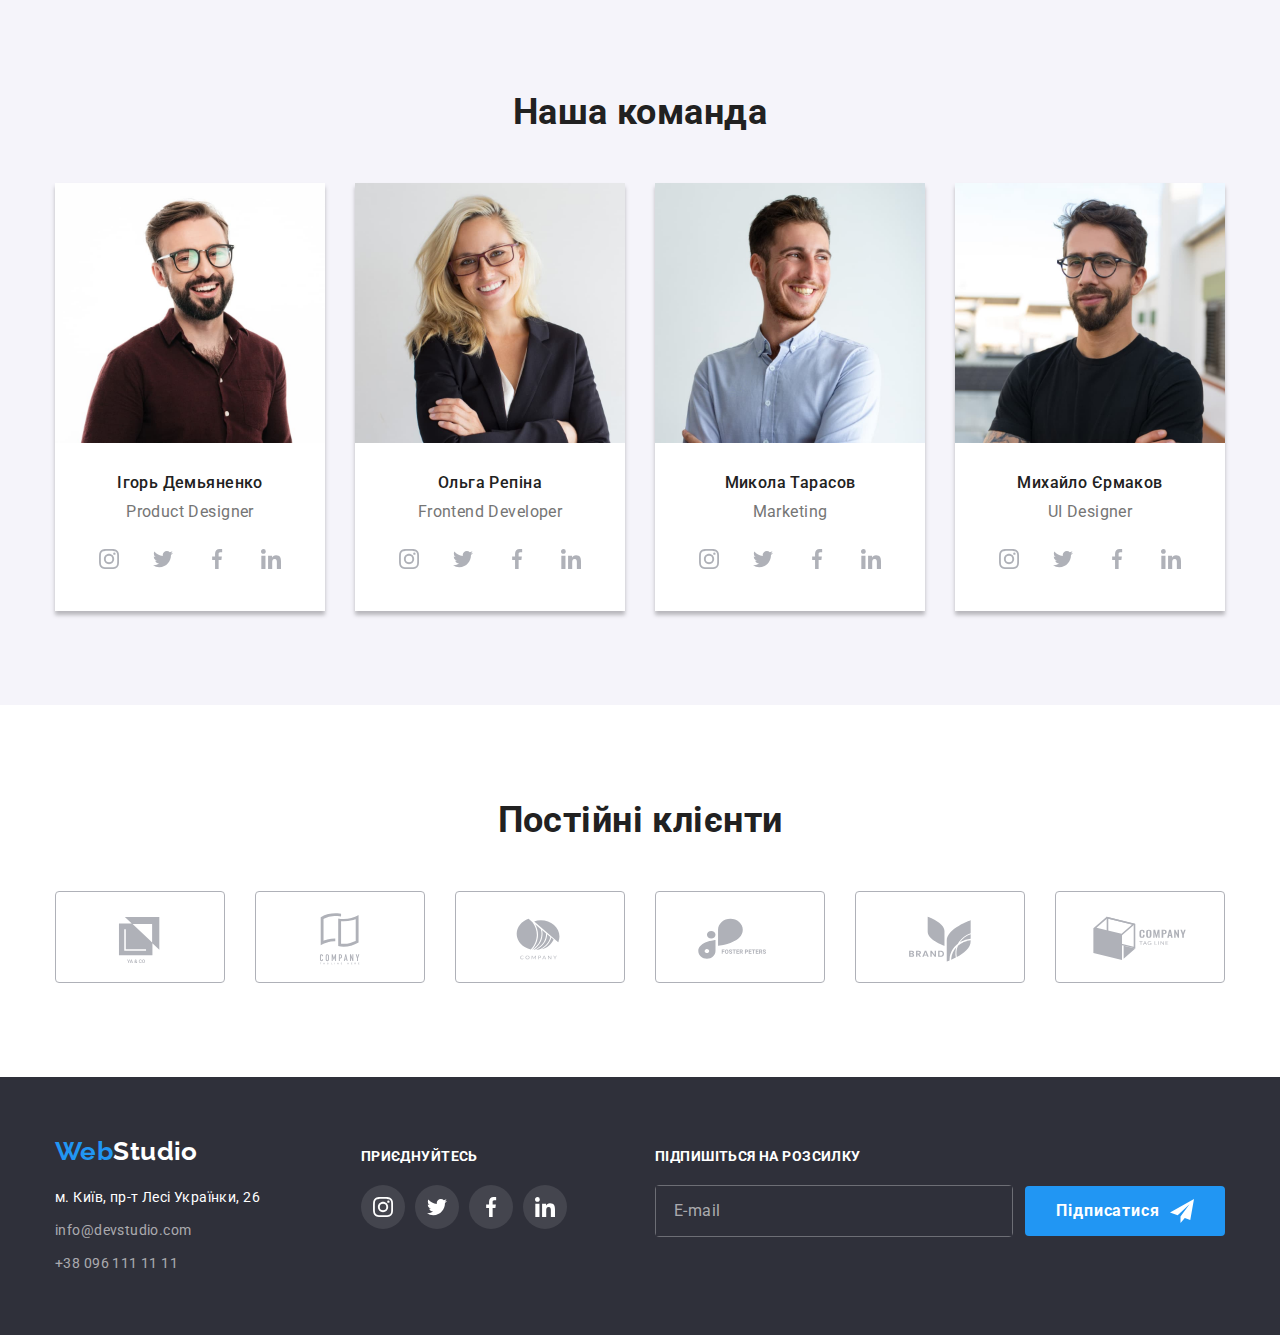
==== commit 4f03560d: "Перекладено українською мовою" ====
--- a/index.html
+++ b/index.html
@@ -22,13 +22,13 @@
             </a>
             <ul class="site-nav list">
                 <li class="item"> 
-                    <a href="" class="link current">Студия</a>
+                    <a href="" class="link current">Студія</a>
                 </li>
                 <li class="item">
-                    <a href="./portfolio.html" class="link">Портфолио</a>
+                    <a href="./portfolio.html" class="link">Портфоліо</a>
                 </li>
                 <li class="item">
-                    <a href="" class="link">Контакты</a> 
+                    <a href="" class="link">Контакти</a> 
                 </li>
             </ul>
         </nav>
@@ -54,20 +54,20 @@
     </div>
     </Header>
 
-    <!-- Главное -->
+    <!-- Головне -->
     <main>
-    <!-- Главный герой -->
+    <!-- Головний герой -->
         <section class="hero-section">
-            <h1 class="title">Эффективные решения<br />для вашего бизнеса
+            <h1 class="title">Ефективні рішення<br />для вашого бізнесу
                 </pre>
             </h1> 
-            <button type="button" class="button" data-modal-open>Заказать услугу</button>
+            <button type="button" class="button" data-modal-open>Замовити послугу</button>
         </section> 
 
-    <!-- Особенности -->
+    <!-- Особливості -->
         <section class="features-section">
             <div class="container">
-                <H2 class="section-title-hidden">Особенности</H2>
+                <H2 class="section-title-hidden">Особливості</H2>
                 <ul class="features list">
                     <li class="item">
                         <div class="feature-icon-wrapper">
@@ -75,9 +75,9 @@
                                 <use href="./images/icons.svg#icon-antenna"></use>
                             </svg>
                         </div>
-                        <h3 class="title">Внимание к деталям</h3>
+                        <h3 class="title">УВАГА ДО ДЕТАЛЕЙ</h3>
                         <p>
-                            Идейные соображения, a также начало повседневной работы по формированию позиции.
+                            Ідейні міркування, і навіть початок повсякденної роботи з формування позиції.
                         </p>
                     </li>
                     <li class="item">
@@ -86,9 +86,9 @@
                                 <use href="./images/icons.svg#icon-clock"></use>
                             </svg>
                         </div>
-                        <h3 class="title">Пунктуальность</h3>
+                        <h3 class="title">ПУНКТУАЛЬНІСТЬ</h3>
                         <p>
-                            Задача организации, в особенности же рамки и место обучения кадров влечет за собой.
+                            Завдання організації, особливо рамки і місце навчання кадрів тягне у себе.
                         </p>
                     </li>
                     <li class="item">
@@ -97,9 +97,9 @@
                                 <use href="./images/icons.svg#icon-diagram"></use>
                             </svg>
                         </div>
-                        <h3 class="title">Планирование</h3>
+                        <h3 class="title">ПЛАНУВАННЯ</h3>
                         <p>
-                            Равным образом консультация c широким активом в значительной степени обуславливает.
+                            Так само консультація з широким активом значною мірою зумовлює.
                         </p>
                     </li>
                     <li class="item">
@@ -108,31 +108,31 @@
                                 <use href="./images/icons.svg#icon-astronaut"></use>
                             </svg>
                         </div>
-                        <h3 class="title">Современные технологии</h3>
+                        <h3 class="title">СУЧАСНІ ТЕХНОЛОГІЇ</h3>
                         <p>
-                            Значимость этих проблем настолько очевидна, что реализация плановых заданий.
+                            Значимість цих проблем настільки очевидна, що реалізація планових завдань.
                         </p>
                     </li>
                 </ul>
             </div>
         </section>
 
-    <!-- Примеры работ -->
+    <!-- Приклади робіт -->
         <section class="works-section">
             <div class="container">
-                <h2 class="section-title">Чем мы занимаемся</h2>
+                <h2 class="section-title">Чим ми займаємося</h2>
                 <ul class="works list">
                     <li class="item">
                         <img src="./images/box1.jpg" alt="Работа с персональным компьютером" width="370">
-                        <h3 class="works-type">Десктопные приложения</h3>
+                        <h3 class="works-type">Десктопні додатки</h3>
                     </li>
                     <li class="item">
                         <img src="./images/box2.jpg" alt="Работа с ноутбуком" width="370">
-                        <h3 class="works-type">Мобильные приложения</h3>
+                        <h3 class="works-type">Мобільні додатки</h3>
                     </li>
                     <li class="item">
                         <img src="./images/box3.jpg" alt="Работа с планшетом" width="370">
-                        <h3 class="works-type">Дизайнерские решения</h3>
+                        <h3 class="works-type">Дизайнерські рішення</h3>
                     </li>
                 </ul>
             </div>
@@ -146,7 +146,7 @@
                     <li class="item">
                         <img src="./images/demyanenko.jpg" alt="Фото дизайнера" width="270">
                         <div class="team-member">
-                            <h3 class="title">Игорь Демьяненко</h3>
+                            <h3 class="title">Ігорь Демьяненко</h3>
                             <p lang="en">Product Designer</p>
                             <ul class="socials list">
                                 <li class="social-item">
@@ -183,7 +183,7 @@
                     <li class="item">
                         <img src="./images/repina.jpg" alt="Фото дизайнера" width="270">
                         <div class="team-member">
-                            <h3 class="title">Ольга Репина</h3>
+                            <h3 class="title">Ольга Репіна</h3>
                             <p lang="en">Frontend Developer</p>
                             <ul class="socials list">
                                 <li class="social-item">
@@ -219,7 +219,7 @@
                     <li class="item">
                         <img src="./images/tarasov.jpg" alt="Фото дизайнера" width="270">
                         <div class="team-member">
-                            <h3 class="title">Николай Тарасов</h3>
+                            <h3 class="title">Микола Тарасов</h3>
                             <p lang="en">Marketing</p>
                             <ul class="socials list">
                                 <li class="social-item">
@@ -255,7 +255,7 @@
                     <li class="item">
                         <img src="./images/ermakov.jpg" alt="Фото дизайнера" width="270">
                         <div class="team-member">
-                            <h3 class="title">Михаил Ермаков</h3>
+                            <h3 class="title">Михайло Єрмаков</h3>
                             <p lang="en">UI Designer</p>
                             <ul class="socials list">
                                 <li class="social-item">
@@ -295,7 +295,7 @@
     <!-- Постійні клієнти -->
     <section class="clients-section">
         <div class="container">
-            <h2 class="section-title">Постоянные клиенты</h2>
+            <h2 class="section-title">Постійні клієнти</h2>
             <ul class="clients list">
                 <li class="client item">
                     <a class="client-link" href="#">
@@ -344,7 +344,7 @@
     </section>
     </main>
 
-    <!-- Подвал -->
+    <!-- Підвал -->
     <footer class="footer">
         <div class="container">
             <div class="footer-contacts">
@@ -354,7 +354,7 @@
                 <address class="address">
                     <ul class="list">
                         <li class="address-item">
-                            г. Киев, пр-т Леси Украинки, 26
+                            м. Київ, пр-т Лесі Українки, 26
                         </li>
                         <li class="address-item">
                             <a href="mailto:info@devstudio.com" class="link">info@devstudio.com</a>
@@ -367,7 +367,7 @@
             </div>
             <div class="join-us">
                 <h2 class="title">
-                    присоединяйтесь
+                    приєднуйтесь
                 </h2>
                 <ul class="list">
                     <li class="social-item">
@@ -402,7 +402,7 @@
             </div>
             <div class="subscription">
                 <h2 class="title">
-                    Подпишитесь на рассылку
+                    Підпишіться на розсилку
                 </h2>
                 <form class="subscription-form">
                     <label class="subscription-field">
@@ -410,7 +410,7 @@
                     </label>
                     <label class="subscription-submit">
                         <button type="submit" class="button">
-                            Подписаться
+                            Підписатися
                             <svg aria-hidden="true" width="24" height="24" class="subscription-icon">
                                 <use href="./images/icons.svg#icon-send"></use>
                             </svg>
@@ -422,7 +422,7 @@
         </div>
     </footer>
 
-    <!-- Модальное окно -->
+    <!-- Модальне вікно -->
     <div class="backdrop is-hidden" data-modal>
         <div class="modal">
             <button type="button" class="button-close" data-modal-close>
@@ -431,11 +431,11 @@
                 </svg>
             </button>
             <h2 class="modal-title">
-                Оставьте свои данные, мы вам перезвоним
+                Залиште свої дані, ми вам передзвонимо
             </h2>
             <form class="modal-form">
                 <label class="form-field">
-                    <span class="input-name">Имя</span> 
+                    <span class="input-name">Ім'я</span> 
                     <input type="text" name="name" class="form-input">
                     <svg class="modal-icon" aria-hidden="true" width="18" height="18">
                         <use href="./images/icons.svg#icon-person-black"></use>
@@ -449,15 +449,15 @@
                     </svg>
                 </label>
                 <label class="form-field">
-                    <span class="input-name">Почта</span> 
+                    <span class="input-name">Пошта</span> 
                     <input type="email" name="email" class="form-input">
                     <svg class="modal-icon" aria-hidden="true" width="18" height="18">
                         <use href="./images/icons.svg#icon-email-black"></use>
                     </svg>
                 </label>
                 <label class="form-field">
-                    <span class="input-name">Комментарий</span> 
-                    <textarea name="сomment" placeholder="Введите текст" class="form-textarea"></textarea>
+                    <span class="input-name">Коментар</span> 
+                    <textarea name="сomment" placeholder="Введіть текст" class="form-textarea"></textarea>
                 </label>
                 <label class="checkbox-label">
                     <input type="checkbox" name="mailing-agreement" value="mailing-agreement" class="checkbox">
@@ -465,11 +465,11 @@
                     <svg class="checked-icon" aria-hidden="true" width="16" height="15">
                         <use href="./images/icons.svg#icon-check"></use>
                     </svg>
-                    <span>Соглашаюсь с рассылкой и принимаю <a href="#" class="agreement-ref">Условия договора</a></span>
+                    <span>Погоджуюся з розсилкою та приймаю <a href="#" class="agreement-ref">Умови договору</a></span>
                 </label>
                 <label class="form-submit">
                     <button type="submit" class="button">
-                        Отправить
+                        Відправити
                     </button>     
                 </label>
                 </div>
